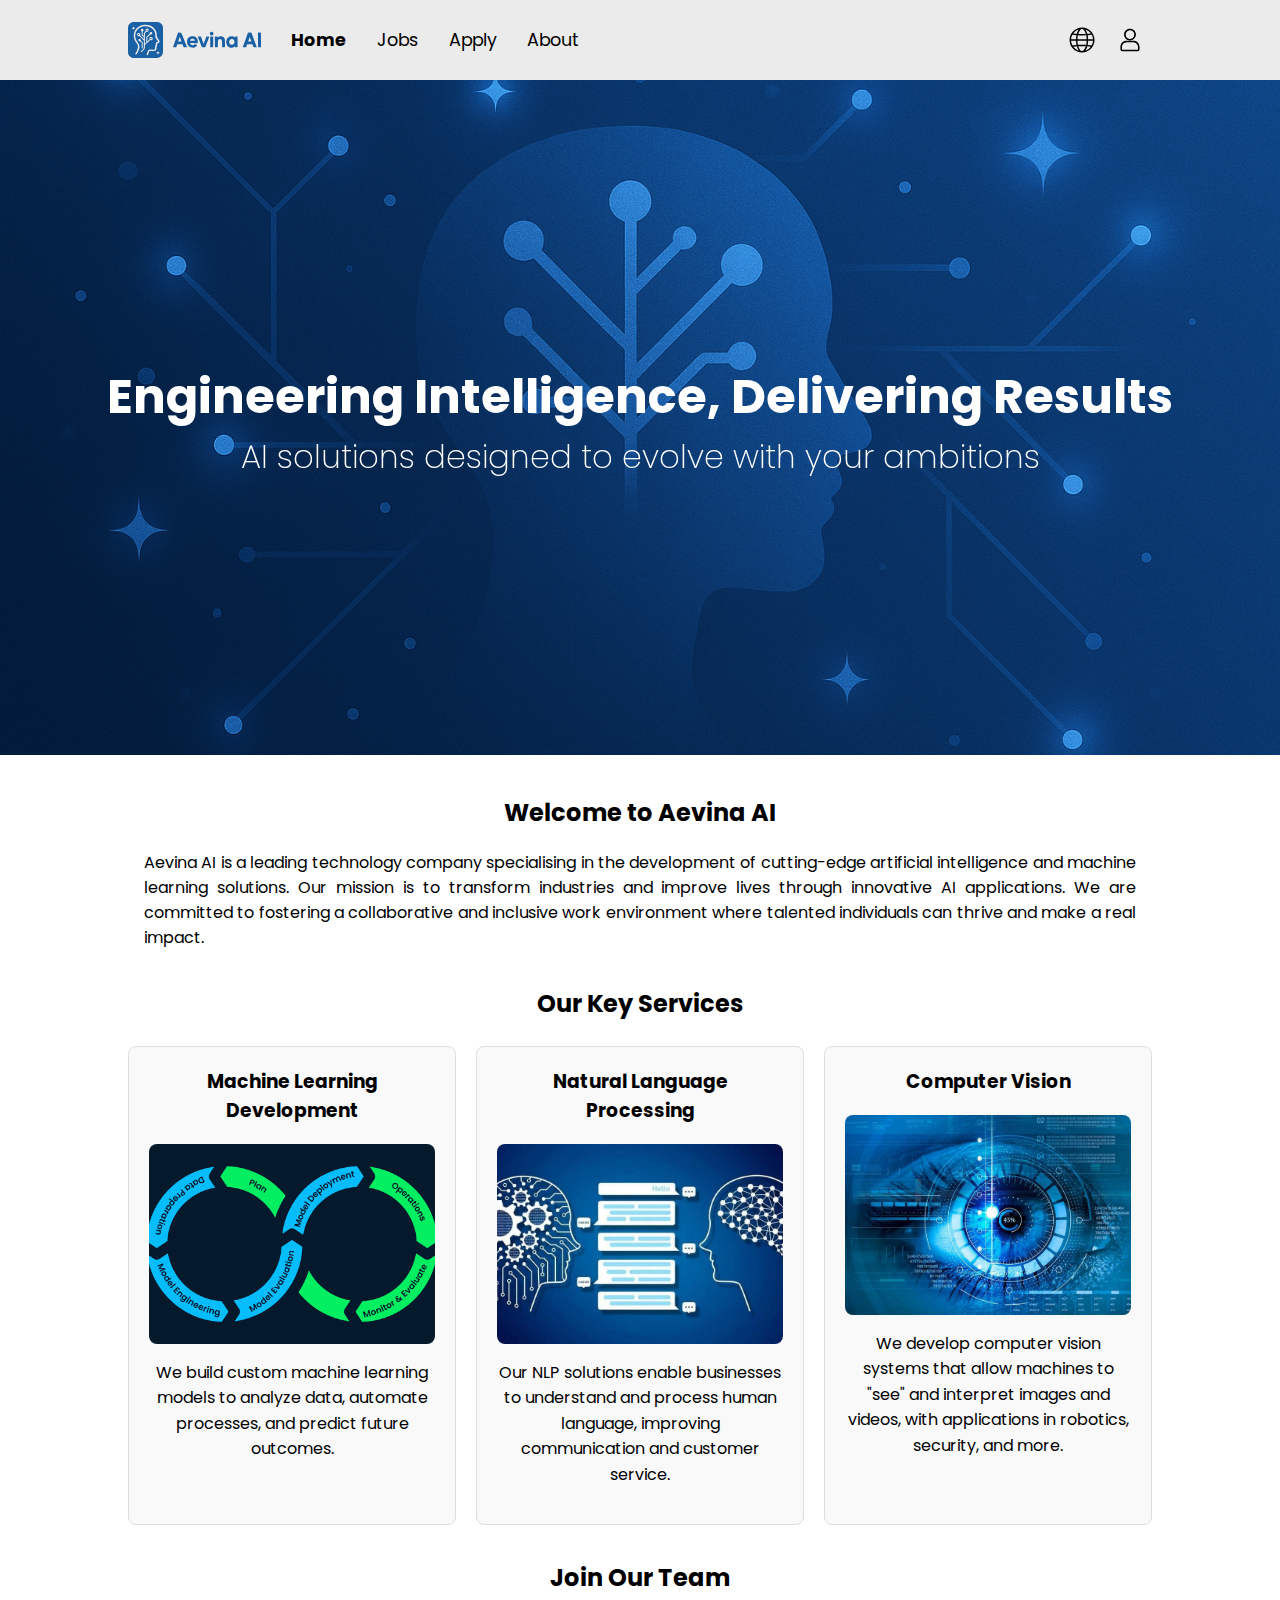
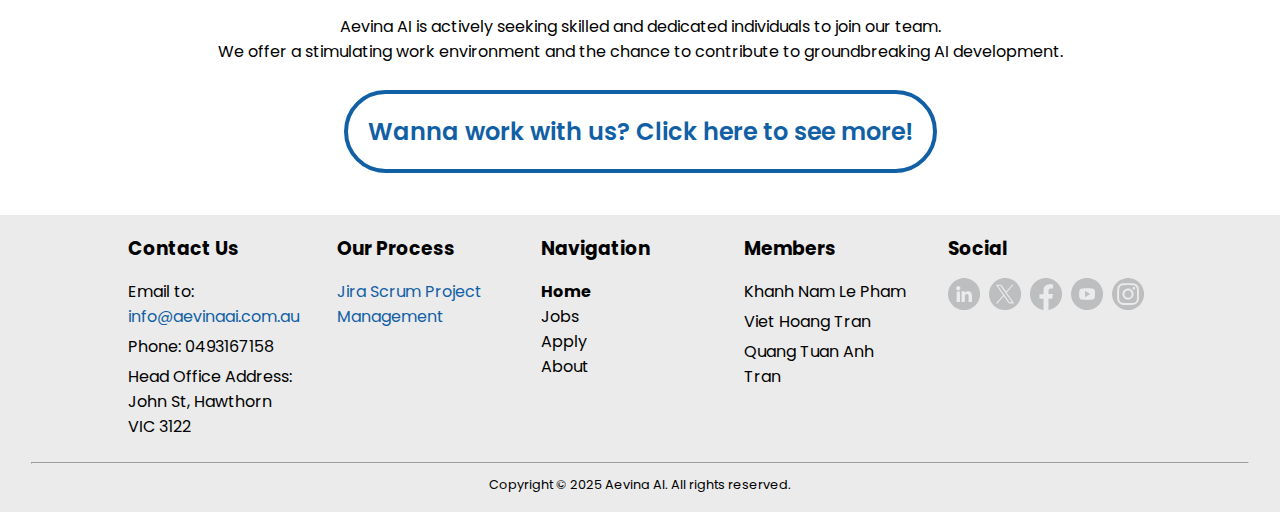
==== index.html @ 3d267af3 "github setting change" ====
<!DOCTYPE html>
<html lang="en">

<head>
  <meta charset="UTF-8">
  <meta name="keywords" content="AI, IT, IT Company, Computer, Aevina, Artificial Intelligence, Official, Homepage">
  <meta name="viewport" content="width=device-width, initial-scale=1.0">
  <meta name="description" content="Aevina's Official Website Homepage">
  <link rel="stylesheet" href="styles/styles.css">
  <title>Aevina - Innovators in Artificial Intelligence</title>
</head>

<body>

  <header>
    <section class="left-nav">
      <nav aria-label="Main navigation">
        <!-- Logo with alt and title attributes -->
        <a href="index.html" class="not" aria-label="Aevina Homepage">
          <img src="images/logo.svg" alt="Aevina AI Logo" title="Aevina AI" loading="lazy" id="logo" class="load">
          <img src="images/logo-text.svg" alt="Aevina AI Text Logo" title="Aevina AI" loading="lazy" id="logo-text">
        </a>
        <!-- Navigation links -->
        <a href="index.html" class="selected" aria-current="page">Home</a>
        <a href="jobs.html">Jobs</a>
        <a href="apply.html">Apply</a>
        <a href="about.html">About</a>
      </nav>
    </section>
    <!--Reference Image URL: https://thefusioneer.com/blog/the-future-of-ai-5-ai-advancements-to-expect-in-the-next-10-years/-->
    <section class="right-nav">
      <div class="language">
        <details id="lang-dropdown">
          <summary aria-label="Language options">
            <img src="images/language.svg" alt="Language" title="Language Icon (for visual only)" class="icon">
          </summary>
          <div id="lang-options" role="list" aria-label="Language selection">
            <p role="listitem">English</p>
            <p role="listitem">Vietnamese</p>
            <p role="listitem">Indian</p>
          </div>
        </details>
      </div>
      <div class="user">
        <details id="user-dropdown">
          <!-- summary and details suggested from GenAI -->
          <summary aria-label="User account options">
            <img src="images/user.svg" alt="Profile" title="Profile Icon (for visual only)" class="icon">
          </summary>
          <div id="user-info-dropdown" role="region" aria-label="User details">
            <div id="user-avatar">
              <img src="images/Trollface.png" alt="User avatar">
            </div>
            <div id="user-details">
              <p id="user-name">Group07: 3AEVN</p>
              <p id="user-email">105736779@student.swin.edu.au</p>
            </div>
          </div>
        </details>
      </div>
      <div class="hamburger">
        <details id="nav-dropdown">
          <summary id="hamburger-icon-container" aria-label="Navigation optitons">
            <img src="images/hamburger.svg" alt="Options" title="Hamburger Icon" class="icon">
          </summary>
          <div id="nav-options" role="navigation" aria-label="Navigation Options">
            <p>Navigation</p>
            <a href="index.html" class="selected" aria-current="page">Home</a>
            <a href="jobs.html">Jobs</a>
            <a href="apply.html">Apply</a>
            <a href="about.html">About</a>
          </div>
        </details>
      </div>
    </section>
  </header>

  <main>
    <figure id="homepage-image-container">
      <!-- image generated from chatgpt -->
      <img src="images/background-image.png" alt="Homepage Image" id="homepage-image">
      <section class="slogan-overlay">
        <h1 class="animation-slide slideInTop">Engineering Intelligence, Delivering Results</h1>
        <p class="animation-slide slideInBottom">AI solutions designed to evolve with your ambitions</p>
      </section>
    </figure>

    <article class="welcome">
      <h2 class="animation-slide-inscroll slideInLeft">Welcome to Aevina AI</h2>
      <p class="animation-slide-inscroll slideInLeft">
        Aevina AI is a leading technology company specialising in the development of cutting-edge artificial
        intelligence and machine learning solutions. Our mission is to transform industries and improve lives through
        innovative AI applications. We are committed to fostering a collaborative and inclusive work environment where
        talented individuals can thrive and make a real impact.
      </p>
    </article>

    <article class="services-container">
      <h2 class="animation-slide-inscroll slideInRight">Our Key Services</h2>
      <article class="services">
        <section>
          <h3>Machine Learning Development</h3>
          <img src="images/1707285097354.png" alt="Machine Learning Development" class="services-images">
          <p>
            We build custom machine learning models to analyze data, automate processes, and predict future outcomes.
          </p>
        </section>
        <section>
          <h3>Natural Language Processing</h3>
          <img src="images/1674819272389.jpg" alt="Natural Language Processing" class="services-images">
          <p>
            Our NLP solutions enable businesses to understand and process human language, improving communication and
            customer service.
          </p>
        </section>
        <section>
          <h3>Computer Vision</h3>
          <img src="images/Blog-Banner-Computer-Vision.jpg" alt="Computer Vision" class="services-images">
          <p>
            We develop computer vision systems that allow machines to "see" and interpret images and videos, with
            applications in robotics, security, and more.
          </p>
        </section>
      </article>
    </article>

    <section class="hiring">
      <h2 class="animation-slide-inscroll slideInBottomScale">Join Our Team</h2>
      <p class="animation-slide-inscroll slideInBottomScale">
        Aevina AI is actively seeking skilled and dedicated individuals to join our team. <br>We offer a stimulating
        work environment and the chance to contribute to groundbreaking AI development.
      </p>
      <a href="jobs.html" class="job-des-nav-button animation-slide btn-breathe">
        Wanna work with us? Click here to see more!
      </a>
    </section>
  </main>

  <footer>
    <article>
      <section aria-label="Contact Information">
        <h3>Contact Us</h3>
        <ul>
          <li>Email to: <a href="mailto:info@aevinaai.com.au" title="info@aevinaai.com.au" target="_blank" hreflang="en"
              class="link">info@aevinaai.com.au</a></li>
          <li>Phone: 0493167158</li>
          <li>Head Office Address: John St, Hawthorn VIC 3122</li>
        </ul>
      </section>
      <section aria-label="Our Process">
        <h3>Our Process</h3>
        <ul>
          <li><a href="https://3aevn.atlassian.net/jira/software/projects/SCRUM/boards/1?sprintStarted=true"
              title="Jira Scrum Project Managment" target="_blank" hreflang="en" class="link">Jira Scrum Project
              Management</a>
          </li>
        </ul>
      </section>
      <section aria-label="Navigation Links">
        <h3>Navigation</h3>
        <ul>
          <li><a href="index.html" class="selected" aria-current="page">Home</a></li>
          <li><a href="jobs.html">Jobs</a></li>
          <li><a href="apply.html">Apply</a></li>
          <li><a href="about.html">About</a></li>
        </ul>
      </section>
      <section aria-label="Team Members">
        <h3>Members</h3>
        <ul>
          <li>Khanh Nam Le Pham</li>
          <li>Viet Hoang Tran</li>
          <li>Quang Tuan Anh Tran</li>
        </ul>
      </section>
      <section aria-label="Social Media Links">
        <h3>Social</h3>
        <div class="social-icons-container">
          <a href="#" class="social-icon" aria-label="LinkedIn">
            <img src="images/linkedin-grey.svg" class="icon-default" alt="LinkedIn">
            <img src="images/linkedin.png" class="icon-hover" alt="LinkedIn">
          </a>
          <a href="#" class="social-icon" aria-label="Twitter">
            <img src="images/x-grey.svg" class="icon-default" alt="Twitter">
            <img src="images/twitter.png" class="icon-hover" alt="Twitter">
          </a>
          <a href="#" class="social-icon" aria-label="Facebook">
            <img src="images/facebook-grey.svg" class="icon-default" alt="Facebook">
            <img src="images/facebook.png" class="icon-hover" alt="Facebook">
          </a>
          <a href="#" class="social-icon" aria-label="YouTube">
            <img src="images/youtube-grey.svg" class="icon-default" alt="YouTube">
            <img src="images/youtube.png" class="icon-hover" alt="YouTube">
          </a>
          <a href="#" class="social-icon" aria-label="Instagram">
            <img src="images/instagram-grey.svg" class="icon-default" alt="Instagram">
            <img src="images/social.png" class="icon-hover" alt="Instagram">
          </a>
        </div>
      </section>
    </article>
    <article>
      <section>
        <hr>
        <p>
          Copyright &copy; 2025 Aevina AI. All rights reserved.
        </p>
      </section>
    </article>
  </footer>

</body>

</html>
---- styles/styles.css ----
@import url('https://fonts.googleapis.com/css2?family=Anton&display=swap');

@import url('https://fonts.googleapis.com/css2?family=Anton&family=Poppins:ital,wght@0,100;0,200;0,300;0,400;0,500;0,600;0,700;0,800;0,900;1,100;1,200;1,300;1,400;1,500;1,600;1,700;1,800;1,900&display=swap');


/*Tran Viet Hoang create jobs.html*/

body {
    font-family: "Poppins", sans-serif, black;
    margin: 0;
    padding: 0;
    background-color: white;
    overflow-x: hidden;
}

figure {
    padding: 0;
    margin: 0;
}

/*relative to its position it under the header tag */
#jobs-image-container {
    position: relative;
    width: 100vw;
    height: 75vh;
    overflow: hidden;
}

/*::before can create transparent dark layer in front of image*/
#jobs-image-container::before {
    content: "";
    position: absolute;
    top: 0;
    left: 0;
    width: 100%;
    height: 100%;
    background-color: rgb(58, 38, 38);
    /* Black with 40% opacity */
    opacity: 0.4;
    z-index: 1;
    /*this layer is on top of image but under the text*/
}

#jobs-image {
    width: 100%;
    /* full size of container*/
    height: 100%;
    object-fit: cover;
    /* Crops to fill screen without 
distortion */
}

.jobs-image-text {
    position: absolute;
    /*removes normal documents flow and put 
it on top of its parent  (jobs-image-container)*/
    top: 0;
    /*start at the top-left corner*/
    left: 0;
    z-index: 2;
    width: 100%;
    /*make it stretch full screen*/
    height: 100%;
    display: flex;
    flex-direction: column;
    justify-content: center;
    align-items: center;
    text-align: center;
    box-sizing: border-box;
}

/* Heading */
.jobs-image-text h1 {
    color: #FF6B35;
    /* Vibrant orange */
    font-size: 3em;
    margin: 0 0 10px 0;
}

/* Subtext */
.jobs-image-text p {
    color: white;
    font-size: 2em;
    margin: 0;
    font-weight: 500;
}

/* this style markup makes the bg image stick to the top of the 
page and doesn't move as we scroll down */

/* change the width of the bg image equal to the viewport's 
width */
#aside-jobs {
    float: right;
    width: 25%;
    height: 20vh;
    position: relative;
    margin-right: 5%;
}

#aside-jobs div {
    border-radius: 12px;
    box-shadow: 0 8px 20px rgba(0, 0, 0, 0.1);
}

#aside-jobs div h3 {
    text-align: center;
    margin-bottom: 5px;
}

#aside-jobs ol {
    padding-left: 2rem;
    /*use GenAi to help with override the default*/
    /* override the default that list item padding always 40px 
and you can change it */
    margin-left: 4px;
}

#aside-jobs li {
    margin-left: 4px;
}

#map {
    width: 100%;
    height: 100%;
    position: relative;
}

/*iframe embed another HTML document within the current webpage*/
#map div iframe {
    width: 100%;
    height: 80%;
    border-radius: 10px;
}


#main-jobs {
    width: 63%;
    display: flex;
    background-color: white;
    border-radius: 8px;
    box-shadow: 0 4px 8px rgba(0, 0, 0, 0.1);
    margin-left: 5%;
}

.job-list {
    width: 40%;
    /*40% of its parents*/
    padding-left: 10px;
    background: #f4f4f4;
    gap: 1px;
    background-color: white;
    border-radius: 8px;
    box-shadow: 0 4px 8px rgba(0, 0, 0, 0.1);
}

.job-list h2 {
    text-align: center;
    border-radius: 5px;
}

.job-item-a {
    display: block;
    padding: 10px;
    margin: 5px 0;
    background: white;
    text-decoration: none;
    color: black;
    background-color: #f9f9f9;
    border-radius: 12px;
    box-shadow: 0 8px 20px rgba(0, 0, 0, 0.1);
}

.job-item {
    display: block;
    padding: 16px;
    margin-bottom: 45px;
    background-color: #fff;
    color: #0d0b0b;
    text-decoration: none;
    transition: 0.2s;
    border-radius: 12px;
    box-shadow: 0 8px 20px rgba(0, 0, 0, 0.1);

}

.job-item:hover {
    background-color: #181212;
    box-shadow: 0 2px 6px rgba(0, 0, 0, 0.1);
}

.job-details {
    width: 80%;
    /*80% cua 60% con lai*/
    padding: 20px;
    background: white;
    display: none;
    margin-top: 30px;
    background-color: white;
    border-radius: 8px;
    box-shadow: 0 4px 8px rgba(0, 0, 0, 0.1);
}

/*Use GENAI to help with it */
/*:target pseudo-class to control the display of an element when it is targeted by a URL */
.job-details:target {
    display: block;
}

.apply-btn {
    background-color: #2d6edd;
    text-decoration: none;
    color: white;
    border: none;
    padding: 10px 15px;
    cursor: pointer;
    float: right;
    border-radius: 5px;
    margin-top: 5px;
}

.apply-btn:hover {
    background-color: #0a4dab;
}

.aids-description {
    border: 1px solid pink;
    border-radius: 3px;
    margin-top: 2px;
    box-shadow: 2px 2px 10px rgba(0, 0, 0, 0.1);
    margin-bottom: 2px;
}

.description-detail {
    text-align: center;
}

.description-detail p {
    text-indent: 10px;
}

#ai-description {
    background-color: #ff0;
    color: #000;
}

#ds-description {
    background-color: #ff0;
    color: #000;
}

.aids-topic {
    display: grid;
    grid-template-columns: 41% 41% 18%;
    gap: 1px;
    margin-top: 2px;
}

.responsibility {
    border: 1px solid pink;
    border-radius: 3px;
    box-shadow: 2px 2px 10px rgba(0, 0, 0, 0.1);
    margin-bottom: 2px;
}

.responsibility-detail ul {
    padding-left: 1rem;
    margin-left: 0;
}

.responsibility-detail li {
    margin-left: 0;
}


.skill {
    border: 1px solid pink;
    border-radius: 3px;
    box-shadow: 2px 2px 10px rgba(0, 0, 0, 0.1);
    margin-bottom: 2px;
}

.skill-detail ul {
    padding-left: 1rem;
    margin-left: 0;
}

.skill-detail ol {
    padding-left: 1rem;
    margin-left: 0;
}

.skill-detail li {
    margin-left: 0;
}

.horiziontal-break{
    border-bottom: 1px solid black;
}

/* Viet Hoang Tran editted 05-05-25*/
.salary {
    border: 1px solid pink;
    border-radius: 3px;
    box-shadow: 2px 2px 10px rgba(0, 0, 0, 0.1);
    margin-bottom: 2px;
}

/*Viet Hoang Tran edited 07/04/25*/
/*Viet Hoang Tran edited 03/04/25*/

/* Khanh Nam Le Pham edited 03/04/25, 3:27PM */
/* applied in the header */
header {
    /*"position: sticky" and "top: 0" is generated from GenAI, which is used
    to make the navigation bar of webpage follow along as the user scroll*/
    position: sticky;
    top: 0;
    z-index: 10;
    background-color: #ebebeb;
    width: 100vw;
    height: 5em;
    display: flex;
    justify-content: space-between;
    padding-left: 10%;
    padding-right: 10%;
    box-sizing: border-box;
    overflow: hidden;
}

/* header navigation bar formatting  (applied all pages)*/
header nav {
    display: flex;
    align-items: center;
    justify-content: center;
    align-content: flex-start;
    /* align items along the main axis of the container. */
    width: auto;
    height: 100%;
    padding-bottom: 0;
}

/* header navigation elements formatting (applied all pages) */
header nav a {
    font-size: 1.1em;
    position: relative;
    display: flex;
    justify-content: center;
    text-decoration: none;
    height: 5em;
    align-items: center;
    color: black;
    padding-right: 30px;
}

/* colour changing hover effect on navigation elements */
header nav a:not(.not):hover {
    color: #1160a6;
    transform: translateY(-5px);
    transition: color 0.3s ease, transform 0.3s ease;
}

/* creating a pseudo element ::before that is used for the sliding hover-effect */
header nav a:not(.not)::before {
    content: "";
    justify-content: center;
    position: absolute;
    width: 100%;
    height: 0;
    bottom: 0;
    background-color: #2195fc;
    opacity: 0.1;
    z-index: -1;
}

/* apply hover effect on ::before */
header nav a:hover::before {
    height: 100%;
    transition: height 0.5s ease;
}

/* style the solid line that appears at the bottom of each nav's hover  */
header nav a:not(.not)::after {
    content: "";
    justify-content: center;
    position: absolute;
    width: 100%;
    height: 0;
    bottom: -3px;
    background-color: #1160a6;
}

/* style hover effect for the line */
header nav a:hover::after {
    height: 6px;
    transition: height 0.3s ease;
}

/* the selected page is formatted in bold text */
header nav a.selected {
    font-weight: bold;
}

/* sizing of the symbol logo */
#logo {
    background-color: transparent !important;
    width: 100%;
    height: 40%;
}

/* sizing of the text logo */
#logo-text {
    padding-top: 3px;
    width: 100%;
    height: 100%;
    padding-left: 10px;
}

/* right nav box formatting  */
.right-nav {
    height: 5em;
    display: flex;
    flex-direction: row;
    justify-content: flex-end;
    align-items: center;
    align-content: center;
    flex-wrap: nowrap;
    margin-right: 40px;
}

/* right nav elements formatting */
.language,
.user {
    position: fixed;
    text-decoration: none;
    height: 5em;
    display: flex;
    align-items: center;
}

.hamburger {
    position: relative;
    text-decoration: none;
    height: 5em;
    display: none;
    align-items: center;
}

#hamburger-icon-container {
    width: 16px;
    height: auto;
}

.hamburger .icon:hover {
    background-color: #dedfe0;
    border-radius: 5px;
    transform: translateY(-5px);
    transition: background-color 0.3s ease, transform 0.3s ease;
}

/* sizing of the right icons */
.icon {
    display: flex;
    align-items: center;
    align-content: flex-end;
    width: 28px;
    height: 28px;
    padding: 4px;
}

/* greyed out hover effect  */
.icon:hover {
    background-color: #dedfe0;
    border-radius: 50%;
    transform: translateY(-5px);
    transition: background-color 0.3s ease, transform 0.3s ease;
}

/* GenAI */
/* style the dropdown effect of the user icon  */
/* Hide the default arrow for <summary> */
summary::marker {
    content: "";
}

#user-dropdown {
    position: absolute;
}

/* Style the dropdown content */
#user-info-dropdown {
    position: absolute;
    top: 2.5em;
    right: 10%;
    z-index: 10;
    background-color: #f9f9f9;
    border: 1px solid #ccc;
    border-radius: 5px;
    box-shadow: 1px 1px 1px 1px rgba(0, 0, 0, 0.1);
    width: 240px;
    height: 60px;
    padding: 20px;
    text-align: left;
    display: flex;
    align-items: center;
    justify-content: space-between;
    /* Animation Styles (GenAI) */
    opacity: 0;
    /* Initially hidden */
    transform: translateY(-30px);
    /* Start slightly above its final position */
    visibility: hidden;
    /* Also hide it (important for some browsers) */
    transition: opacity 0.2s ease, transform 0.2s ease, visibility 0s 0.2s;
    /* Smooth transition */
}

/* Show the dropdown when the <details> element is open */
#user-dropdown[open] #user-info-dropdown {
    opacity: 1;
    /* Fully visible */
    transform: translateY(0);
    /* Move to its final position */
    visibility: visible;
    /* Make it visible */
    transition-delay: 0s;
    /* Reset transition delay */
}

/* dropdown box image and texts styling */
#user-avatar {
    width: 30%;
}

#user-avatar img {
    width: 100%;
    height: 100%;
}

#user-details {
    width: 60%;
    height: auto;
}

#user-details p {
    margin: 0;
}

#user-name {
    font-weight: bold;
}

#user-email {
    font-size: 0.6em;
    color: #777;
}

/* style the dropdown effect of the language icon */
.language {
    padding-right: 48px;
}

#lang-dropdown {
    position: absolute;
}

#lang-options {
    position: absolute;
    top: 2.5em;
    right: 10%;
    background-color: #f9f9f9;
    border: 1px solid #ccc;
    border-radius: 5px;
    box-shadow: 1px 1px 1px 1px rgba(0, 0, 0, 0.1);
    width: auto;
    text-align: left;
    display: flex;
    flex-direction: column;
    align-items: flex-start;
    justify-content: flex-start;
    overflow: hidden;
    box-sizing: border-box;
    /* Animation Styles (GenAI) */
    opacity: 0;
    /* Initially hidden */
    transform: translateY(-10px);
    /* Start slightly above its final position */
    visibility: hidden;
    /* Also hide it (important for some browsers) */
    transition: opacity 0.2s ease, transform 0.2s ease, visibility 0s 0.2s;
    /* Smooth transition */
}

/* GenAI */
#lang-dropdown[open] #lang-options {
    opacity: 1;
    /* Fully visible */
    transform: translateY(0);
    /* Move to its final position */
    visibility: visible;
    /* Make it visible */
    transition-delay: 0s;
    /* Reset transition delay */
}

#lang-options p {
    position: relative;
    width: 100%;
    padding: 10px;
    font-size: 0.8rem;
    cursor: pointer;
    margin: 0;
}

/* reference video: https://www.youtube.com/watch?v=6-cNMfeEo9I */
#lang-options p::before {
    z-index: -1;
    position: absolute;
    content: "";
    left: 0;
    top: 0;
    width: 0;
    height: 100%;
    background-color: #dedfe0;

}

/* hover effect (jumps up and scales larger) when hovering through the nav elements */

#lang-options p:hover::before {
    width: 100%;
    transition: width 0.5s ease;
}

#nav-dropdown {
    position: fixed;
}

#nav-options {
    position: fixed;
    top: 5em;
    left: 0;
    width: 100vw;
    height: 30vh;
    background-color: #f9f9f9;
    text-align: center;
    display: flex;
    flex-direction: column;
    align-items: center;
    justify-content: space-evenly;
    overflow: hidden;
    box-sizing: border-box;
    padding-bottom: 10px;
    /* Animation Styles (GenAI) */
    opacity: 0;
    /* Initially hidden */
    transform: translateY(-10px);
    /* Start slightly above its final position */
    visibility: hidden;
    /* Also hide it (important for some browsers) */
    transition: opacity 0.2s ease, transform 0.2s ease, visibility 0s 0.2s;
}

#nav-dropdown[open] #nav-options {
    opacity: 1;
    /* Fully visible */
    transform: translateY(0);
    /* Move to its final position */
    visibility: visible;
    /* Make it visible */
    transition-delay: 0s;
    /* Reset transition delay */
}

#nav-options a {
    flex-grow: 1;
    font-size: 1.2em;
    text-decoration: none;
    padding: 0;
    color: black;
    padding-top: 10px;
}

#nav-options a.selected {
    font-weight: bold;
}

#nav-options p {
    display: flex;
    justify-content: center;
    align-content: center;
    align-items: center;
    width: 100%;
    height: auto;
    flex-grow: 1;
    background-color: #dedfe0;
    font-weight: bold;
    font-size: 1.3em;
    margin: 0;
    padding: 0;
}


/* ensures no padding or margin of the background image */
figure {
    padding: 0;
    margin: 0;
}


/* this style markup makes the bg image stick to the top of the page and doesn't move as we scroll down */
#homepage-image-container {
    overflow: hidden;
    z-index: 1;
    position: fixed;
    top: 0;
    margin-top: 5em;
    width: 100%;
    box-sizing: border-box;

}

/* Overlaying text styling from GenAI */
.slogan-overlay {
    position: absolute;
    top: 0;
    left: 0;
    width: 100%;
    height: 100%;
    display: flex;
    flex-direction: column;
    align-items: center;
    justify-content: center;
    text-align: center;
    padding: 20px;
    box-sizing: border-box;
    pointer-events: none;
}

/* overlaying heading styling */
.slogan-overlay h1 {
    color: white;
    font-size: 3em;
    margin-bottom: 0;
}

/* overlaying text styling */
.slogan-overlay p {
    margin-top: 0;
    color: white;
    font-size: 2em;
    font-weight: 250;
}

/* change the width of the bg image equal to the viewport's width */
#homepage-image {
    width: 100vw;
    height: 75vh;
    object-fit: cover;
    /* Ensure image fills container (from GenAI) */
}

/* Welcome to Aevina AI content styling */
.welcome {
    position: relative;
    z-index: 3;
    text-align: center;
    background-color: white;
    padding: 20px;
    margin-top: 75vh;
    /* margin-top is to leave a space to see the bg image otherwise the content will cover up the whole image */
}

/* change the alignment of the welcome text to justify and add some side margins */
.welcome p {
    text-align: justify;
    margin-left: 10%;
    margin-right: 10%;
}

/*The commented code below is from GenAI, suggesting how to properly format 
a grid to achieve the 3 boxes on a line look*/
.services-container {
    text-align: center;
    z-index: 3;
    position: relative;
    background-color: white;
    width: 100%;
}

/* reduce the space between h2 and the image inside each box */
.services-container h2 {
    margin-bottom: 0;
    margin-top: 0;
}

/* divide the boxes */
.services {
    display: grid;
    margin-left: 10%;
    margin-right: 10%;
    grid-template-columns: repeat(auto-fit, minmax(300px, 1fr));
    /* Responsive grid */
    /*Creates responsive columns. auto-fit makes the columns fit the available space, 
    and minmax(300px, 1fr) ensures that each column is at least 300px wide and 
    expands to fill the available space*/
    gap: 20px;
    /* Space between boxes */
    padding-top: 25px;
    padding-bottom: 35px;
    /* Add padding on top and from the bottom of the grid */
}

/* inside boxes' contents styling */
.services section {
    background-color: #f9f9f9;
    /* Box background color */
    border: 1px solid #ddd;
    /* Box border */
    border-radius: 8px;
    /* Rounded corners */
    padding: 20px;
    /* Padding inside the box */
    display: flex;
    flex-direction: column;
    overflow: hidden;
}

/* remove autogenerated margin of the heading */
.services h3 {
    margin-top: 0;
}

/* Improve text readability */
.services p {
    line-height: 1.6;
}

/* Optional: Add hover effect */
.services section:hover {
    transform: translateY(-5px);
    box-shadow: 0 4px 8px rgba(0, 0, 0, 0.1);
    transition: box-shadow 0.3s ease;
    transition: transform 0.3s ease;
    /* smooth out the effect */
}

/* End of GenAI assistance */

.services section img {
    width: 100%;
    height: 200px;
    object-fit: cover;
    border-radius: 8px;
}

/* Join Our Team section's content styling */
.hiring {
    text-align: center;
    width: 100%;
    position: relative;
    z-index: 3;
    background-color: white;
    padding-bottom: 25px;
}

/* eliminate unwanted space auto-generated by the headings */
.hiring h2 {
    margin-top: 0;
}

/* create side margins to maintain the layout consistency */
.hiring p {
    margin-left: 10%;
    margin-right: 10%;
}


/* job-seek button styling */
.job-des-nav-button {
    width: auto;
    height: auto;
    position: relative;
    font-weight: 600;
    text-align: center;
    display: inline-block;
    font-size: 150%;
    text-decoration: none;
    border: solid 4px #1160a6;
    background-color: white;
    color: #1160a6;
    padding: 20px 20px;
    border-radius: 50px;
    margin: 10px;
    margin-left: 10%;
    margin-right: 10%;
    position: relative;
    overflow: hidden;
    transition: background-color 0.3s ease, color 0.3s ease, border-color 0.3s ease;
    /* Smooth transition for color change */
}

/* job-seek button hover effect */
.job-des-nav-button:hover {
    background-color: #1160a6;
    /* Change background to the primary color */
    color: white;
    /* Change text color to white for contrast */
    border-color: #1160a6;
    /* Keep the border consistent or change */
}

/* footer styling */
footer {
    position: relative;
    z-index: 3;
    background-color: #ebebeb;
    width: 100%;
    box-sizing: border-box;
    /* Critical to prevent overflow (GenAI)*/
    margin-bottom: 0;
}

/* spread the sections of the footer evenly out horizontally */
footer article:first-child {
    display: flex;
    flex-direction: row;
    flex-wrap: wrap;
    align-content: flex-start;
    margin-left: 10%;
    margin-right: 10%;
    box-sizing: border-box;
}

/* ensures each section takes up 16% of the viewport's width */
footer article:first-child section {
    width: 16%;
    padding-right: 2.5rem;
}

/* change the colour of any link into blue */
footer .link {
    color: #1160a6;
}

/* change the font weight of the selected page into bold */
footer .selected {
    font-weight: bold;
}

/* eliminate the dots and auto-generated padding of the ul list */
footer ul {
    list-style: none;
    padding: 0;
}

/* create a little space between the heading and the content underneath each */
footer h3 {
    margin-bottom: 0.5em;
}

/* get rid of the underlining effect of the nav elements as well as the default blue colour */
footer a {
    text-decoration: none;
    color: black;
    transition: color 0.3s ease;
}

footer article section:nth-child(1) {
    flex-grow: 1;
}

footer article section:nth-child(3) ul li {
    margin-top: 0;
}

footer article section:not(:nth-child(3)) ul li {
    margin-top: 5px;
}

/* nav elements hover effect */
footer article section ul li a:hover {
    display: flex;
    text-decoration: underline;
    transform: translateY(-2.5px) !important;
    transition: transform 0.2s ease;
}

/* horizontal rule and copyright statement alignment */
footer article:nth-child(2) {
    text-align: center;
    width: 100%;
    font-size: 0.8rem;
    padding-bottom: 5px;
}

footer article:nth-child(2) hr {
    width: 95%;
}

/* define the size of the social symbols */
footer article section div img {
    width: 32px;
    height: 32px;
}

/* put them into flexboxes */
.social-icons-container {
    display: flex;
    position: relative;
    justify-content: space-between;
    gap: 12px;
    margin-top: 15px;
}

/* mutually overlap the grey icons vs the coloured icons to create the colour changing effect  */
.social-icon img {
    position: absolute;
    transition: all 0.3s ease;
}

/* grey icon is visible by default */
.icon-default {
    opacity: 1;
}

/* coloured icon is not visible by default */
.icon-hover {
    opacity: 0;
}

/* change to the opposite */
.social-icon:hover .icon-default {
    opacity: 0;
}

.social-icon:hover .icon-hover {
    opacity: 1;
}

/* add in some hove effects (grows and jumps) */
.social-icon:hover img {
    /* Scale effect is from GenAI */
    transform: scale(1.1);
    transition: transform 0.3s ease;
    transform: translateY(-5px);
}

/* defining animation keyframes down below (from: https://www.youtube.com/watch?v=SgmNxE9lWcY) */
/* content slide gradually slide in from top */
@keyframes slideInTop {
    0% {
        opacity: 0;
        transform: translateY(-300px);
    }

    100% {
        opacity: 1 !important;
        transform: translateY(0);
    }
}

/* content gradually slide in from bottom */
@keyframes slideInBottom {
    0% {
        opacity: 0;
        transform: translateY(300px);
    }

    100% {
        opacity: 1;
        transform: translateY(0);
    }
}

/* content gradually slide in from left */
@keyframes slideInLeft {
    0% {
        opacity: 0;
        transform: translateX(-100vw);
    }

    100% {
        opacity: 1;
        transform: translateX(0);
    }
}

/* content gradually slide in from right */
@keyframes slideInRight {
    0% {
        opacity: 0;
        transform: translateX(100vw);
    }

    100% {
        opacity: 1;
        transform: translateX(0);
    }
}

/* footer nav elements content slightly slide down as appears */
@keyframes footerSlide {
    0% {
        opacity: 0;
        transform: translateY(-20px);
    }

    100% {
        opacity: 1;
        transform: translateY(0);
    }
}

/* breathing effect of the job-description link button */
@keyframes btn-breathe {
    0% {}

    50% {
        transform: scale(1.2);
    }

    100% {
        transform: scale(1);
    }
}

/* spin effect on the y axis */
@keyframes spin {
    0% {
        opacity: 0;
        transform: rotateY(360deg);
    }

    100% {
        opacity: 1;
    }
}

/* slide in from bottom with scaling to create the effect of sliding from a center point */
@keyframes slideInBottomScale {
    0% {
        opacity: 0;
        transform: scale(0.1) translateY(300px);
    }

    100% {
        opacity: 1;
        transform: scale(1) translateY(0);
    }
}

/* loading effect of the logo */
@keyframes load {
    0% {
        transform: rotateX(0) rotateY(0) rotateZ(0);
    }

    33% {
        transform: rotateX(180deg) rotateY(0) rotateZ(0);

    }

    67% {
        transform: rotateX(180deg) rotateY(180deg) rotateZ(0);
    }

    100% {
        transform: rotateX(180deg) rotateY(180deg) rotateZ(180deg);
    }
}
@keyframes flag {
    0% {
    }

    25% {
        transform: translateY(50px);
    }

    50% {
        transform: translateX(50px);
    }

    75% {
        transform: translateY(-50px);
    }

    100% {
        transform: translateX(-50px);
    }
}
/* definition of a set of animations that creates the constant breathing effect */
.btn-breathe {
    animation-name: btn-breathe;
    animation-iteration-count: infinite !important;
    animation-duration: 3s !important;

}

/* definition of a set of animations that creates the smoothness for the slide-in effect */
.animation-slide {
    animation-duration: 2s;
    animation-timing-function: ease;
    animation-iteration-count: 1;
    animation-fill-mode: forwards;
    animation-iteration-count: 1;
}

/* definition of a set of animations that allows contents to slide-in as we scroll through it */
.animation-slide-inscroll {
    animation-direction: normal;
    animation-timing-function: ease;
    animation-fill-mode: forwards;
    animation-iteration-count: 1;
}

/* definition of a set of animmations allows footer's content to slightly slide down as we scroll down  */
.footer-slide-inscroll {
    animation-timing-function: ease;
}

/* slide from left class of animation for usability html */
.slideInLeft {
    animation-name: slideInLeft;
}

/* slide from right" class of animation for usability in html */
.slideInRight {
    animation-name: slideInRight;
}

/* slide from top class of animation for usability in html */
.slideInTop {
    animation-name: slideInTop;
}

/* slide from top class of animation for usability in html */
.slideInBottom {
    animation-name: slideInBottom;
}

.slideInBottomScale {
    animation-name: slideInBottomScale;
}

.spin {
    animation-name: spin;
}

.scale {
    animation-name: scale;
}

/* footer content slide effect */
.footerSlide {
    animation-name: footerSlide;
}

.load {
    animation-name: load;
    animation-duration: 3s;
    animation-timing-function: ease-in-out;
    animation-iteration-count: infinite;

}

/* different delay effect times */
.delay-0dot5s {
    animation-delay: 0.5s;
}

.delay-1s {
    animation-delay: 1s;
}

.delay-1dot5s {
    animation-delay: 1.5s;
}

.delay-2s {
    animation-delay: 2s;
}

/* GenAI: code suggestions to make the underline effect that runs from one end to another */
.underline-hover {
    display: flex;
    position: relative;
    text-decoration: none;
    align-items: center;
    align-content: center;
}

/* GenAI */
.underline-hover::after {
    z-index: 4;
    content: '';
    /* Ensure it has content */
    position: absolute;
    /* Position it relative to the parent */
    bottom: 35%;
    /* Move it down by 1 line (adjust the value as needed) */
    left: 0;
    /* Center it horizontally */
    width: 100%;
    /* Width of the pseudo-element (adjust as needed) */
    height: 2px;
    /* Height of the pseudo-element */
    background-color: black;
    /* Color of the pseudo-element */
    transform: scaleX(0);
    transform-origin: left;
}

/* defining animation keyframes ends */









/* apply section
  /* General Styles */
.apply-body {
    font-family: 'Poppins', sans-serif;
    /* Changed to Lexend font */
    margin: 0;
    padding: 0;
    background-color: #f7f7f7;
    color: #333;
}

/* Form Container */
.apply-main {
    padding: 40px;
    background-color: white;
    margin: 30px auto;
    border-radius: 12px;
    box-shadow: 0 8px 20px rgba(0, 0, 0, 0.1);
    width: 70%;
    max-width: 900px;
}

.apply-main article section h2 {
    color: #1160a6;
    text-align: center;
    font-size: 2.2em;
    margin-bottom: 20px;
}

/* Form Sections */
.apply-main article section fieldset {
    border: 2px solid #ddd;
    padding: 20px;
    margin-bottom: 30px;
    border-radius: 10px;
    background-color: #f9f9f9;
    border: 1px solid #ccc;
    padding: 15px;
    margin-bottom: 30px;
    /* Gap between sections */
    border-radius: 8px;
    background-color: #f9f9f9;
}

.apply-main article section fieldset legend {
    font-weight: bold;
    color: #1160a6;
    font-size: 1.3em;
    padding: 0 10px;
    font-weight: bold;
    color: #333;
    font-size: 1.2em;
}

.form-row {
    display: flex;
    justify-content: space-between;
    margin-bottom: 20px;
}

.form-row label {
    width: 30%;
    font-weight: 500;
    font-size: 1.1em;
    color: #333;
}

.form-row input,
.form-row select,
.form-row textarea,
form fieldset:first-child select {
    width: 100%;
    padding: 12px;
    margin-top: 6px;
    border: 2px solid black;
    /* Black border for all input boxes */
    border-radius: 8px;
    font-size: 1em;
    background-color: #fff;
    box-sizing: border-box;
}

.form-row input:focus,
.form-row select:focus,
.form-row textarea:focus {
    border-color: #1160a6;
    outline: none;
}

.radio-group {
    display: flex;
    align-items: center;
}

.radio-group input {
    margin-right: 10px;
}

.checkbox-group {
    display: flex;
    justify-content: space-between;
    width: 60%;
}

.checkbox-group input[type="checkbox"] {
    width: auto;
    margin-right: 15px;
}

/* Required Fields */
.required {
    color: red;
    font-weight: bold;
}

/* Submit Button */
input[type="submit"] {
    padding: 14px 20px;
    background-color: #1160a6;
    /* Blue color for Apply button */
    border: none;
    color: white;
    cursor: pointer;
    border-radius: 10px;
    width: 100%;
    font-size: 1.2em;
    margin-top: 15px;
    box-shadow: 0 4px 8px rgba(0, 0, 0, 0.2);
    /* Add shadow to Apply button */
    transition: background-color 0.5s ease, transform 0.5s ease;
}

input[type="submit"]:hover {
    background-color: #0f5796;
    /* Darker green on hover */
    box-shadow: 0 6px 12px rgba(0, 0, 0, 0.3);
    /* Stronger shadow on hover */
    transform: scale(1.05);
}

input[type="reset"] {
    padding: 14px 20px;
    background-color: #f44336;
    /* Red color for Reset button */
    border: none;
    color: white;
    cursor: pointer;
    border-radius: 10px;
    width: 100%;
    font-size: 1.2em;
    margin-top: 10px;
    box-shadow: 0 4px 8px rgba(0, 0, 0, 0.2);
    /* Add shadow to Reset button */
    transition: background-color 0.5s ease, transform 0.5s ease;
}

input[type="reset"]:hover {
    background-color: #e53935;
    /* Darker red on hover */
    box-shadow: 0 6px 12px rgba(0, 0, 0, 0.3);
    /* Stronger shadow on hover */
    transform: scale(1.05);

}

/* Style for Small Description */
.small-description {
    font-size: 0.9em;
    /* Smaller font size for the description */
    color: #555;
    /* Subtle color for the description text */
    margin-top: 10px;
}

/* Style for Job Descriptions Link */
.job-link {
    color: #1160a6;
    /* Blue color for the link */
    text-decoration: underline;
    /* Underline the link */
    font-weight: bold;
    /* Make the link text bold */
}

.job-link:hover {
    transform: translateY(-5px);
    text-decoration: none;
    /* Remove underline on hover */
    transition: text-decoration 0.3s ease, transform 0.3s ease;
}

/* defining animation keyframes ends */

/* Khanh Nam Le Pham, About Page CSS, 8/4/24, 10:14AM */
/* Sticky Title */
.about-main article section:not(:first-child) {
    margin: 0 10%;
}

.sticky-title {
    background: #fdfdfd;
    text-align: center;
    z-index: 100;
    padding: 1rem;
    font-size: 2rem;
    border-bottom: 2px solid #ddd;
}

figure #group-photo {
    display: flex;
    justify-content: center;
    background-color: grey;
    width: 100%;
    height: 100%;
}

/* Modern Calendar Styling */
.calendar {
    width: 100%;
    max-width: 1000px;
    margin: 2rem auto;
    border-collapse: separate;
    border-spacing: 0;
    border-radius: 12px;
    overflow: hidden;
    box-shadow: 0 4px 20px rgba(0, 0, 0, 0.08);
    font-size: 0.95em;
}

.calendar-wrapper {
    width: 100%;
    overflow-x: auto;
}

.calendar th,
.calendar td {
    padding: 1em;
    word-wrap: break-word;
}

/* Header Row */
.calendar thead {
    background: #f5f7fa;
}

.calendar th {
    padding: 1rem;
    font-weight: 600;
    text-align: center;
    color: #333;
    border-bottom: 2px solid #e0e0e0;
}

/* Table Body */
.calendar td {
    padding: 1rem;
    text-align: center;
    background: #fff;
    border-bottom: 1px solid #eee;
    border-right: 1px solid #eee;
    /* suggested from chatgpt for equal columns width */
    vertical-align: middle;
    min-width: 120px;
}

/* Remove right border on last column */
.calendar tr td:last-child,
.calendar tr th:last-child {
    border-right: none;
}

/* First column (time) styling */
.calendar td:first-child,
.calendar th:first-child {
    font-weight: 500;
    background: #f9fafb;
    color: #666;
}

/* Highlighted Cell */
.calendar .highlight {
    background-color: #d1f4e4;
    color: #2a6f4f;
    font-weight: bold;
    position: relative;
    z-index: 1;
    overflow: hidden;
}
.calendar .highlight::after {
    content: "";
    position: absolute;
    width: 100%;
    height: 0;
    top: 0;
    left: 0;
    background-color: #bddbcd;
    z-index: -1;
}

.calendar .highlight:hover::after {
    height: 100%;
    transition: height 0.3s ease;
}
.calendar .highlight::before {
    content: "";
    position: absolute;
    width: 100%;
    height: 0;
    top: 0;
    left: 0;
    background-color: #2a6f4f ;
    z-index: 2;
}
.calendar .highlight:hover::before {
    height: 5px;
    transition: height 0.3s ease;
}
.calendar .highlight:hover {
    transition: transform 0.3s ease;
}
/* Contributions Table */
.contribution-list {
    margin: 2rem 10%;
    padding: 0;
}

/* /* headings styling */
.contribution-list dt {
    font-weight: bold;
    font-size: 1.2rem;
    margin-top: 1.5rem;
    color: black;
}

/* content boxes styling */
.contribution-list dd {
    padding: 0;
    margin-left: 0;
    margin-top: 0.5rem;
    margin-bottom: 1rem;
    line-height: 1.6;
    color: black;
    background: #f4f8ff;
    padding: 0.75rem 1rem;
    border-left: 4px solid #5891ff;
    border-radius: 0.4rem;
    box-shadow: 0 2px 5px rgba(0, 0, 0, 0.06);
}
.contribution-list dd:hover {
    transform: translateX(-5px);
    transition: transform 0.3s ease;
}
/* Battery Bars */
.battery {
    width: 100%;
    background-color: #eee;
    position: relative;
    height: 25px;
    margin-bottom: 10px;
    border-radius: 5px;
    color: #000;
    font-weight: 600;
    padding-left: 10px;
    display: flex;
    align-items: center;
    overflow: hidden;
}

.battery p {
    font-weight: 600;
    z-index: 0;
}

.css {
    color: #1471b5;
}

.html {
    color: #e34c25;
}

.js {
    color: #917204;
}

.battery::before {
    content: '';
    position: absolute;
    height: 100%;
    top: 0;
    left: 0;
    border-radius: 5px;
    background-color: #76c7c0;
    transition: width 1s ease-in-out;
}

.battery[data-level="70"]::before {
    width: 70%;
    background-color: #b5c776;
}

.battery[data-level="85"]::before {
    width: 85%;
}

.battery[data-level="5"]::before {
    width: 5%;
    background-color: #ff9191;
}

.battery[data-level="90"]::before {
    width: 90%;
    background-color: #76c79f;
}

.battery[data-level="80"]::before {
    width: 80%;
}

.battery[data-level="10"]::before {
    width: 10%;
    background-color: #f2a2a2;
}

.battery[data-level="50"]::before {
    width: 50%;
    background-color: #f5d107;
}

#vietnam {
    width: 100%;
    animation: flag 2s ease alternate infinite;
}

/* Demographic Cards */
.demographic-boxes {
    display: flex;
    flex-direction: column;
    gap: 1.5rem;
    width: 80%;
    margin: 0 auto;
}

.demographic-card {
    width: 100%;
    height: 100%;
    display: flex;
    align-items: center;
    justify-content: center;
    background-color: #f9f9f9;
    word-break: break-word;
    border-radius: 12px;
    padding: 1rem;
    box-shadow: 0 2px 10px rgba(0, 0, 0, 0.1);
}
.demographic-card:hover {
    transform: translateY(-5px);
    transition: transform 0.3s ease;
}

.demographic-card img {
    display: flex;
    align-items: center;
    align-content: center;
    background-color: grey;
    width: auto;
    height: auto;
    object-fit: cover;
    border-radius: 8px;
    margin-right: 1.5rem;
}

.name {
    font-weight: bold;
    font-size: 1.5em;
    padding: 0;
    margin: 0;
}

.demographic-card .info p:nth-child(2) {
    font-weight: bold;
    font-size: 1.25em;
    margin: 20px 0;
    padding: 0;
}

.demographic-card .info p:not(:first-child, :nth-child(2)) {
    margin: 0.2rem 0;
    font-size: 1rem;
}

.demographic-card a {
    color: #1160a6;
}

/* General Styling */
.about-page h2 {
    font-size: 1.8em;
    margin-top: 2em;
    color: #333;
    text-align: center;
}
.interests-wrapper {
    width: 100%;
    overflow-x: auto;
}
.interests-table {
    margin: 2rem auto;
    justify-self: center;
    width: 90%;
    height: 100%;
    border-collapse: collapse;
    margin-top: 1rem;
    border-radius: 12px;
    box-shadow: 0 4px 20px rgba(0, 0, 0, 0.1) !important;
}
.interests-table th,
.interests-table td {
    padding: 0.75rem 1rem;
    text-align: center;
    word-wrap: break-word;
    
}

.interests-table thead {
    background-color: #f5f7fa;
}

.interests-table th {
    font-weight: 600;
    color: #333;
    border-bottom: 2px solid #e0e0e0;
}
.interests-table td {
    border-bottom: 1px solid #e0e0e0;
    border-right: 1px solid #e0e0e0;
}
.interests-table td.shared {
    background-color: #e6f4ea;
    color: #2e7d32;
    font-weight: bold;
    position: relative;
    z-index: 1;
}
.interests-table tr td:last-child,
.interests-table tr th:last-child {
    border-right: none;
}
.interests-table tr:last-child td {
    border-bottom: none;
}
.interests-table td.shared::after {
    content: "";
    position: absolute;
    height: 100%;
    width: 0;
    left: 0;
    top: 0;
    background-color: #d0ead8;
    z-index: -1;
}
.interests-table td.shared:hover::after{
    width: 100%;
    transition: width 0.3s ease;
}
.interests-table td.solo {
    color: #999;
}

.interests-table tr:nth-child(even) {
    background-color: #fcfcfc;
}

.awards-boxes {
    display: flex;
    flex-direction: row;
    align-content: center;
    justify-content: space-between;
    margin-top: 20px;

}

.individual-awards {
    display: flex;
    flex-direction: column;
    align-items: center;
    /* centers content horizontally */
    justify-content: center;
    /* centers content vertically */
    padding: 1rem;
    height: 100px;
    /* optional: set a consistent height for better visual balance */
    text-align: center;
    background-color: #f9f9f9;
    border-radius: 12px;
    padding: 1rem;
    box-shadow: 0 2px 10px rgba(0, 0, 0, 0.1);
    width: 30%;
}

.individual-awards p {
    margin: 0;
    padding: 0;
}
.individual-awards:hover {
    transform: translateY(-5px);
    transition: transform 0.3s ease;
}

/* Responsive Design for Mobile Devices (GenAI suggestion)*/

/* Small Mobile Devices */
@media (min-width: 320px) and (max-width: 480px) {
    header {
        display: flex;
        flex-direction: row;
        /* Ensure items are in a row */
        align-items: center;
        /* Vertically align items */
        height: auto;
        /* Adjust height based on content */
        box-sizing: border-box;
        width: auto;
        padding: 0 10%;
    }

    header nav {
        display: flex;
        justify-content: flex-start;
        /* Align links to the start */
        align-items: center;
        width: auto;
        /* Adjust width */

    }

    header nav a:not(.not) {
        display: none;
    }

    .left-nav {
        align-items: center;
        width: auto;
        /* Adjust width */
    }

    .right-nav {
        margin-right: 28px;
    }

    header nav a:not(.not)::after {
        bottom: -7px;
    }

    .hamburger {
        display: flex;
    }

    .user {
        padding-right: 36px;
    }

    .language {
        padding-right: 72px;
    }

    .icon {
        width: 24px;
        height: 24px;
    }

    #logo {
        height: 30px;
    }

    #logo-text {
        height: 90px;
        width: auto;
    }

    footer article:first-child {
        flex-direction: column;
        justify-content: space-around;
    }

    footer article:first-child section {
        width: auto;
    }

    footer article:first-child section:nth-child(5) {
        margin-bottom: 3em;
        width: 100%;
    }

    footer article:nth-child(2) hr {
        width: 80%;
    }

    .social-icon {
        margin-right: 30px;
    }

    #aside-jobs {
        display: flex;
        flex-direction: row;
        justify-content: flex-start;
        position: relative;
        float: none;
        width: 100%;
        height: 100%;
        font-size: 70%;
    }

    #main-jobs {
        position: relative;
        margin-left: 0;
        width: 75%;
        font-size: 70%;
    }

    .aids-topic,
    .skill,
    .salary {
        word-wrap: break-word;
        overflow-wrap: break-word;
    }
    .sticky-title {
        height: auto;
    }
    .about-page h1 {
        font-size: 1em;
    }
    .about-page h2 {
        font-size: 1.5em;
    }
    .hometown p {
        font-size: 0.8em;
        text-align: justify;
    }
    .demographic-boxes {
        flex-direction: column;
        align-items: center;
        display: flex;
    }
    .demographic-card {
        display: flex;
        flex-direction: column;
        flex-grow: 1;
        margin: auto 0;
        word-break: break-word;
    }
    .about-main article section:last-child div {
        flex-direction: column;
        align-items: center;
    }
    .awards-boxes {
        width: 100%;
        flex-grow: 1;
    }
    .individual-awards {
        flex-grow: 1;
        width: 100%;
        margin-bottom: 20px;
    }
}

/* Larger Mobile Devices */
@media (min-width: 481px) and (max-width: 640px) {

    /* GenAI assistance for header styling on mobile devices */
    header {
        display: flex;
        flex-direction: row;
        /* Ensure items are in a row */
        align-items: center;
        /* Vertically align items */
        height: auto;
        /* Adjust height based on content */
        box-sizing: border-box;
        width: auto;
        padding: 0 10%;
    }

    header nav {
        display: flex;
        justify-content: flex-start;
        /* Align links to the start */
        align-items: center;
        width: auto;
        /* Adjust width */

    }

    header nav a:not(.not) {
        display: none;
    }

    .left-nav {
        align-items: center;
        width: auto;
        /* Adjust width */
    }

    .right-nav {
        margin: 0 28px;
    }

    header nav a:not(.not)::after {
        bottom: -7px;
    }

    .hamburger {
        display: flex;
    }

    .user {
        padding-right: 36px;
    }

    .language {
        padding-right: 72px;
    }

    .icon {
        width: 24px;
        height: 24px;
    }

    #logo {
        height: 30px;
    }

    #logo-text {
        height: 90px;
        width: auto;
    }

    .form-row {
        flex-direction: column;
    }

    .form-row label,
    .form-row input,
    .form-row select,
    .form-row textarea {
        width: 100%;
        /* Full width for smaller screens */
    }

    .checkbox-group {
        flex-direction: column;
        /* Stack checkboxes vertically on small screens */
    }

    .apply-main {
        width: 90%;
        /* Increase width to 90% for better mobile use */
    }

    footer article:first-child {
        display: flex;
        flex-direction: column;
        align-content: center;
        flex-wrap: nowrap;
        height: auto;
        padding-top: 20px;
        padding-bottom: 50px;
    }

    footer article:first-child section {
        width: 80%;
    }

    footer article:nth-child(2) hr {
        width: 80%;
    }

    .social-icons-container {
        width: 50%;
    }

    #aside-jobs {
        float: right;
        width: 25%;
        height: 20vh;
        position: relative;
        font-size: 60%
    }

    #main-jobs {
        position: relative;
        margin-left: 0;
        width: 50%;
        font-size: 65%;
    }

    .aids-topic,
    .skill,
    .salary {
        word-wrap: break-word;
        overflow-wrap: break-word;

    }
    .sticky-title {
        height: auto;
    }
    .about-page h1 {
        font-size: 1em;
    }
    .about-page h2 {
        font-size: 1.5em;
    }
    .hometown p {
        font-size: 0.8em;
        text-align: justify;
    }
    .demographic-boxes {
        flex-direction: column;
        align-items: center;
        display: flex;
    }
    .demographic-card {
        display: flex;
        flex-direction: column;
        flex-grow: 1;
        margin: auto 0;
        word-break: break-word;
    }
    .awards-boxes {
        flex-direction: column;
        align-items: center;
        width: 100%;
        flex-grow: 1;
    }
    .individual-awards {
        flex-grow: 1;
        width: 100%;
        margin-bottom: 20px;
    }
}


/* tablets and small laptops */
@media (min-width: 641px) and (max-width: 1024px) {
    header {
        width: auto;
        padding-left: 5%;
        padding-right: 5%;
    }

    .right-nav {
        padding: 0;
        margin-right: 30px;
    }

    .language {
        padding: 0;
        margin-right: 36px;
    }

    .social-icon {
        margin-right: 36px;
    }

    .calendar {
        width: 100%;
        height: auto;
    }

    footer article:first-child {
        display: flex;
        flex-direction: row;
        flex-wrap: wrap;
        justify-content: space-between;
        margin-left: 5%;
        margin-right: 5%;
    }

    footer article section:nth-child(1) {
        flex-grow: 1;
    }

    footer article section:nth-child(5) {
        margin-bottom: 50px;
        width: auto;
        justify-content: space-around;
    }

    footer article:nth-child(2) hr {
        width: 90%;
    }

    #aside-jobs {
        float: right;
        width: 25%;
        height: 20vh;
        position: relative;
        font-size: 65%;
    }

    #main-jobs {
        position: relative;
        margin-left: 0;
        width: auto;
        font-size: 65%;
    }

    .aids-topic,
    .skill,
    .salary {
        word-wrap: break-word;
        overflow-wrap: break-word;
    }
    .awards-boxes {
        flex-direction: column;
        align-items: center;
        width: 100%;
    }
    .individual-awards {
        flex-grow: 1;
        width: 100%;
        margin-bottom: 20px;
    }
}
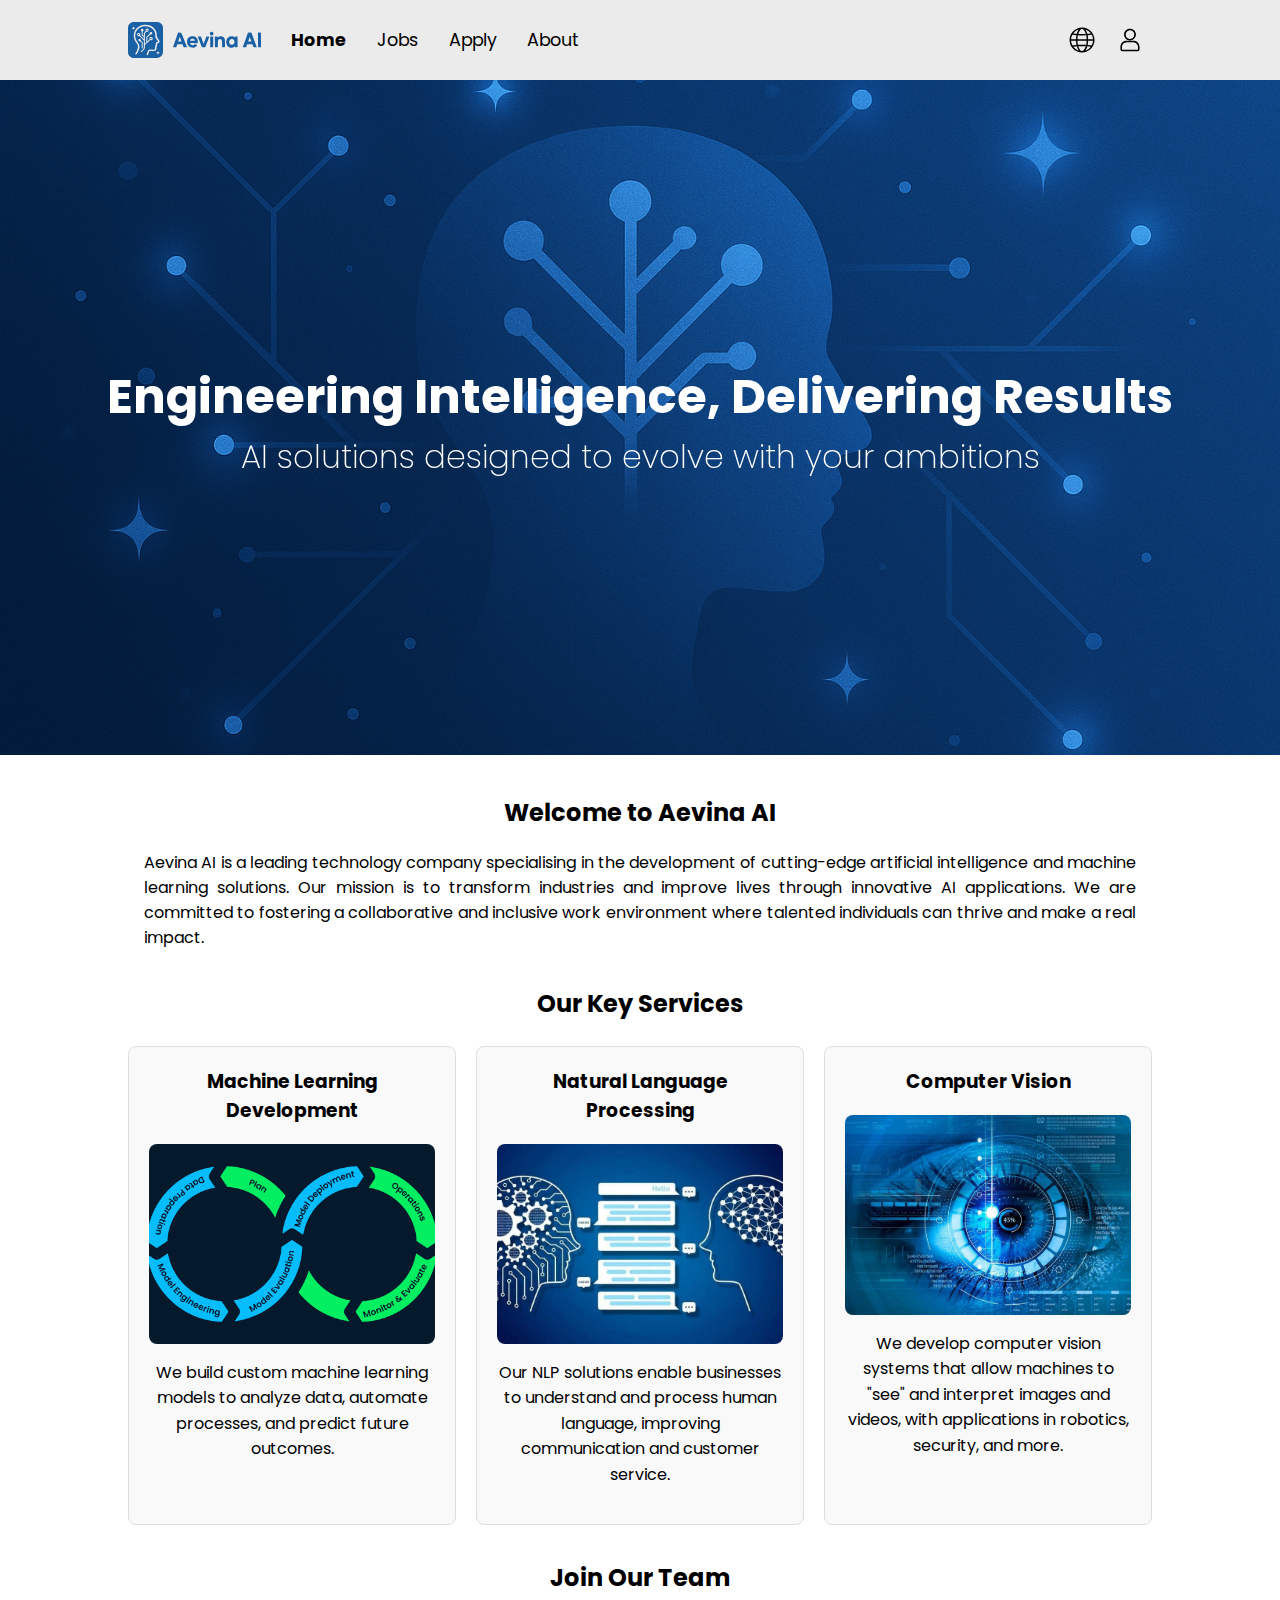
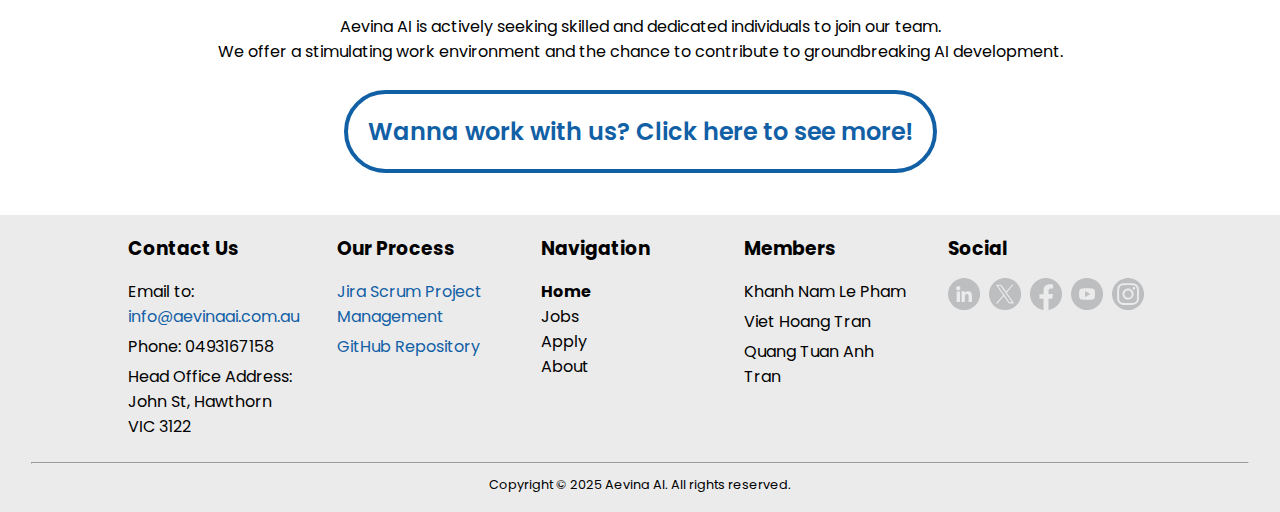
==== commit ae3b5656: "live-link again again" ====
--- a/index.html
+++ b/index.html
@@ -154,6 +154,9 @@
               title="Jira Scrum Project Managment" target="_blank" hreflang="en" class="link">Jira Scrum Project
               Management</a>
           </li>
+          <li>
+          <a href ="https://github.com/105736779/3aevn_part1.git" title="Repository Link" target="_blank" class="link">GitHub Repository</a>
+          </li>
         </ul>
       </section>
       <section aria-label="Navigation Links">
--- a/styles/styles.css
+++ b/styles/styles.css
@@ -1,7 +1,6 @@
 @import url('https://fonts.googleapis.com/css2?family=Anton&display=swap');
 
 @import url('https://fonts.googleapis.com/css2?family=Anton&family=Poppins:ital,wght@0,100;0,200;0,300;0,400;0,500;0,600;0,700;0,800;0,900;1,100;1,200;1,300;1,400;1,500;1,600;1,700;1,800;1,900&display=swap');
-
 
 /*Tran Viet Hoang create jobs.html*/
 
@@ -91,21 +90,33 @@
 /* change the width of the bg image equal to the viewport's 
 width */
 #aside-jobs {
+    margin-top: 20px;
     float: right;
-    width: 25%;
+    width: 20%;
     height: 20vh;
     position: relative;
+    z-index: 8;
     margin-right: 5%;
+    margin-left: 20px;
+    align-items: center;
 }
 
 #aside-jobs div {
+    padding: 5px 0;
+    margin-bottom: 10px;
     border-radius: 12px;
-    box-shadow: 0 8px 20px rgba(0, 0, 0, 0.1);
+    box-shadow: 4px 4px 20px rgba(0, 0, 0, 0.1);
+    overflow: hidden;
+}
+
+#aside-jobs div:hover {
+    transform: translateY(-5px);
+    transition: transform 0.3s ease;
 }
 
 #aside-jobs div h3 {
     text-align: center;
-    margin-bottom: 5px;
+    margin: 5px 0;
 }
 
 #aside-jobs ol {
@@ -120,43 +131,54 @@
     margin-left: 4px;
 }
 
+#aside-jobs div:nth-child(3) {
+    padding-bottom: 0;
+}
+
 #map {
-    width: 100%;
-    height: 100%;
-    position: relative;
+    display: flex;
+    flex-direction: column;
+    justify-content: center;
+    align-items: center;
+    padding-bottom: 30px;
+    margin: 0;
+}
+
+#map iframe {
+    align-items: center;
+    width: 100%;
+    height: auto;
+    flex-grow: 1;
+    border: none;
+    padding: 0;
+    margin: 0;
 }
 
 /*iframe embed another HTML document within the current webpage*/
-#map div iframe {
-    width: 100%;
-    height: 80%;
-    border-radius: 10px;
-}
-
 
 #main-jobs {
-    width: 63%;
+    width: auto;
+    height: auto;
     display: flex;
     background-color: white;
-    border-radius: 8px;
-    box-shadow: 0 4px 8px rgba(0, 0, 0, 0.1);
+    box-shadow: 8px 8px 20px rgba(0, 0, 0, 0.1);
     margin-left: 5%;
 }
 
 .job-list {
     width: 40%;
+    margin-top: 50px;
     /*40% of its parents*/
     padding-left: 10px;
     background: #f4f4f4;
-    gap: 1px;
     background-color: white;
+    margin: 20px 0;
     border-radius: 8px;
-    box-shadow: 0 4px 8px rgba(0, 0, 0, 0.1);
 }
 
 .job-list h2 {
     text-align: center;
-    border-radius: 5px;
+    font-size: 2em;
 }
 
 .job-item-a {
@@ -180,25 +202,29 @@
     text-decoration: none;
     transition: 0.2s;
     border-radius: 12px;
+    border: #eaecf1 3px solid;
     box-shadow: 0 8px 20px rgba(0, 0, 0, 0.1);
 
 }
 
 .job-item:hover {
-    background-color: #181212;
+    background-color: #1160a6;
+    transform: translateX(5px);
     box-shadow: 0 2px 6px rgba(0, 0, 0, 0.1);
+    transition: background-color 0.3s ease, transform 0.3s ease, box-shadow 0.3s ease;
 }
 
 .job-details {
     width: 80%;
+    height: 100%;
     /*80% cua 60% con lai*/
     padding: 20px;
     background: white;
     display: none;
+    margin-left: 20px;
     margin-top: 30px;
     background-color: white;
-    border-radius: 8px;
-    box-shadow: 0 4px 8px rgba(0, 0, 0, 0.1);
+    border-radius: 12px;
 }
 
 /*Use GENAI to help with it */
@@ -208,15 +234,18 @@
 }
 
 .apply-btn {
-    background-color: #2d6edd;
+    background-color: #1160a6;
+    position: relative;
     text-decoration: none;
     color: white;
     border: none;
     padding: 10px 15px;
     cursor: pointer;
     float: right;
-    border-radius: 5px;
+    border-radius: 8px;
     margin-top: 5px;
+    font-weight: 500;
+    z-index: 2 !important;
 }
 
 .apply-btn:hover {
@@ -225,10 +254,8 @@
 
 .aids-description {
     border: 1px solid pink;
-    border-radius: 3px;
     margin-top: 2px;
     box-shadow: 2px 2px 10px rgba(0, 0, 0, 0.1);
-    margin-bottom: 2px;
 }
 
 .description-detail {
@@ -239,71 +266,154 @@
     text-indent: 10px;
 }
 
-#ai-description {
-    background-color: #ff0;
-    color: #000;
-}
-
-#ds-description {
-    background-color: #ff0;
-    color: #000;
+#job1-heading {
+    font-size: 1.5em;
+}
+
+#job2-heading {
+    font-size: 1.5em;
 }
 
 .aids-topic {
+    border-collapse: collapse;
     display: grid;
-    grid-template-columns: 41% 41% 18%;
-    gap: 1px;
-    margin-top: 2px;
+    grid-template-columns: 40% 40% 20%;
+}
+
+.aids-topic h3 {
+    text-align: center;
 }
 
 .responsibility {
     border: 1px solid pink;
-    border-radius: 3px;
     box-shadow: 2px 2px 10px rgba(0, 0, 0, 0.1);
-    margin-bottom: 2px;
-}
-
-.responsibility-detail ul {
-    padding-left: 1rem;
-    margin-left: 0;
+    padding: 0 15px;
 }
 
 .responsibility-detail li {
-    margin-left: 0;
-}
-
+    padding: 10px 0;
+}
 
 .skill {
     border: 1px solid pink;
-    border-radius: 3px;
     box-shadow: 2px 2px 10px rgba(0, 0, 0, 0.1);
-    margin-bottom: 2px;
-}
-
-.skill-detail ul {
-    padding-left: 1rem;
-    margin-left: 0;
+    padding-left: 5px;
+    padding-right: 15px;
+}
+
+.skill-detail ul li:last-child {
+    padding-top: 10px;
 }
 
 .skill-detail ol {
-    padding-left: 1rem;
-    margin-left: 0;
-}
-
-.skill-detail li {
-    margin-left: 0;
-}
-
-.horiziontal-break{
+    padding-left: 0;
+    padding: 10px 0;
+}
+
+.horiziontal-break {
+    padding-bottom: 5px;
     border-bottom: 1px solid black;
 }
 
 /* Viet Hoang Tran editted 05-05-25*/
 .salary {
+    display: flex;
+    flex-direction: column;
     border: 1px solid pink;
-    border-radius: 3px;
     box-shadow: 2px 2px 10px rgba(0, 0, 0, 0.1);
-    margin-bottom: 2px;
+}
+.salary-detail {
+    height: 50%;
+}
+.salary p {
+    text-align: center;
+}
+.report-to {
+    height: 50%;
+    border-top: 2px solid pink;
+}
+
+/* Mobile Job List Styles */
+.mobile-job-list {
+    display: none;
+    flex-direction: column;
+    width: calc(100% - 20px);
+    padding: 10px;
+    margin: 0 auto;
+    box-sizing: border-box;
+}
+
+.mobile-job-item {
+    width: 100%;
+    margin-bottom: 15px;
+    background-color: #fff;
+    border-radius: 12px;
+    box-shadow: 0 4px 12px rgba(0, 0, 0, 0.1);
+    overflow: hidden;
+}
+
+.mobile-job-item summary {
+    padding: 12px;
+    list-style: none;
+    cursor: pointer;
+    display: flex;
+    flex-direction: column;
+    align-items: center;
+    gap: 8px;
+  }
+  .mobile-job-item summary a {
+    text-decoration: none;
+  }
+  .job-content {
+    display: flex;
+    flex-direction: column;
+    gap: 4px;
+  }
+  
+  .job-title {
+    font-size: 1.1rem;
+    font-weight: 600;
+    color: #333;
+  }
+  
+  .job-remote, .job-ref {
+    font-size: 0.9rem;
+    color: #555;
+  }
+  
+  .mobile-apply-btn {
+    align-self: flex-end; /* Align button to right */
+    background-color: #1160a6;
+    color: white;
+    padding: 6px 12px;
+    border-radius: 6px;
+    font-weight: 500;
+    font-size: 0.9rem;
+    margin-top: 8px;
+    width: fit-content;
+  }
+
+.mobile-job-details {
+    padding: 12px;
+    border-top: 1px solid #eee;
+}
+
+.mobile-aside {
+    display: none;
+    flex-direction: column;
+    width: calc(100% - 20px);
+    padding: 10px;
+    margin: 0 auto;
+    box-sizing: border-box;
+}
+
+.mobile-aside div {
+    width: 100%;
+    margin-bottom: 15px;
+    background-color: #fff;
+    border-radius: 12px;
+    padding: 12px;
+    box-shadow: 0 4px 12px rgba(0, 0, 0, 0.1);
 }
 
 /*Viet Hoang Tran edited 07/04/25*/
@@ -625,17 +735,17 @@
 
 }
 
-/* hover effect (jumps up and scales larger) when hovering through the nav elements */
-
 #lang-options p:hover::before {
     width: 100%;
     transition: width 0.5s ease;
 }
 
+/* mobile navigation box dropdown styling */
 #nav-dropdown {
     position: fixed;
 }
 
+/* style the dropdown box as well as the fixed position to the page */
 #nav-options {
     position: fixed;
     top: 5em;
@@ -661,6 +771,7 @@
     transition: opacity 0.2s ease, transform 0.2s ease, visibility 0s 0.2s;
 }
 
+/* interaction between the logo and the dropdown box when clicked */
 #nav-dropdown[open] #nav-options {
     opacity: 1;
     /* Fully visible */
@@ -700,13 +811,11 @@
     padding: 0;
 }
 
-
 /* ensures no padding or margin of the background image */
 figure {
     padding: 0;
     margin: 0;
 }
-
 
 /* this style markup makes the bg image stick to the top of the page and doesn't move as we scroll down */
 #homepage-image-container {
@@ -874,7 +983,6 @@
     margin-left: 10%;
     margin-right: 10%;
 }
-
 
 /* job-seek button styling */
 .job-des-nav-button {
@@ -1169,9 +1277,9 @@
         transform: rotateX(180deg) rotateY(180deg) rotateZ(180deg);
     }
 }
+
 @keyframes flag {
-    0% {
-    }
+    0% {}
 
     25% {
         transform: translateY(50px);
@@ -1189,6 +1297,7 @@
         transform: translateX(-50px);
     }
 }
+
 /* definition of a set of animations that creates the constant breathing effect */
 .btn-breathe {
     animation-name: btn-breathe;
@@ -1312,7 +1421,6 @@
 }
 
 /* defining animation keyframes ends */
-
 
 
 
@@ -1537,6 +1645,11 @@
     height: 100%;
 }
 
+figcaption {
+    text-align: center;
+    margin-top: 10px;
+}
+
 /* Modern Calendar Styling */
 .calendar {
     width: 100%;
@@ -1548,6 +1661,10 @@
     overflow: hidden;
     box-shadow: 0 4px 20px rgba(0, 0, 0, 0.08);
     font-size: 0.95em;
+}
+
+.about-main table {
+    margin-top: 0;
 }
 
 .calendar-wrapper {
@@ -1609,6 +1726,7 @@
     z-index: 1;
     overflow: hidden;
 }
+
 .calendar .highlight::after {
     content: "";
     position: absolute;
@@ -1616,7 +1734,7 @@
     height: 0;
     top: 0;
     left: 0;
-    background-color: #bddbcd;
+    background-color: #b0f3d5;
     z-index: -1;
 }
 
@@ -1624,6 +1742,7 @@
     height: 100%;
     transition: height 0.3s ease;
 }
+
 .calendar .highlight::before {
     content: "";
     position: absolute;
@@ -1631,16 +1750,19 @@
     height: 0;
     top: 0;
     left: 0;
-    background-color: #2a6f4f ;
+    background-color: #2a6f4f;
     z-index: 2;
 }
+
 .calendar .highlight:hover::before {
     height: 5px;
     transition: height 0.3s ease;
 }
+
 .calendar .highlight:hover {
     transition: transform 0.3s ease;
 }
+
 /* Contributions Table */
 .contribution-list {
     margin: 2rem 10%;
@@ -1669,10 +1791,12 @@
     border-radius: 0.4rem;
     box-shadow: 0 2px 5px rgba(0, 0, 0, 0.06);
 }
+
 .contribution-list dd:hover {
     transform: translateX(-5px);
     transition: transform 0.3s ease;
 }
+
 /* Battery Bars */
 .battery {
     width: 100%;
@@ -1759,13 +1883,34 @@
 .demographic-boxes {
     display: flex;
     flex-direction: column;
+    align-items: center;
     gap: 1.5rem;
     width: 80%;
     margin: 0 auto;
 }
 
+.demographic-card:first-child,
+.demographic-card:last-child {
+    align-self: flex-start !important;
+}
+
+.demographic-card:first-child:hover,
+.demographic-card:last-child:hover {
+    transform: translateX(10px);
+    transition: transform 0.3s ease;
+}
+
+.demographic-card:nth-child(2) {
+    align-self: flex-end !important;
+}
+
+.demographic-card:nth-child(2):hover {
+    transform: translateX(-10px);
+    transition: transform 0.3s ease;
+}
+
 .demographic-card {
-    width: 100%;
+    width: 80%;
     height: 100%;
     display: flex;
     align-items: center;
@@ -1776,6 +1921,7 @@
     padding: 1rem;
     box-shadow: 0 2px 10px rgba(0, 0, 0, 0.1);
 }
+
 .demographic-card:hover {
     transform: translateY(-5px);
     transition: transform 0.3s ease;
@@ -1786,8 +1932,8 @@
     align-items: center;
     align-content: center;
     background-color: grey;
-    width: auto;
-    height: auto;
+    width: 40%;
+    height: 320px;
     object-fit: cover;
     border-radius: 8px;
     margin-right: 1.5rem;
@@ -1823,10 +1969,12 @@
     color: #333;
     text-align: center;
 }
+
 .interests-wrapper {
     width: 100%;
     overflow-x: auto;
 }
+
 .interests-table {
     margin: 2rem auto;
     justify-self: center;
@@ -1837,12 +1985,13 @@
     border-radius: 12px;
     box-shadow: 0 4px 20px rgba(0, 0, 0, 0.1) !important;
 }
+
 .interests-table th,
 .interests-table td {
     padding: 0.75rem 1rem;
     text-align: center;
     word-wrap: break-word;
-    
+
 }
 
 .interests-table thead {
@@ -1854,10 +2003,12 @@
     color: #333;
     border-bottom: 2px solid #e0e0e0;
 }
+
 .interests-table td {
     border-bottom: 1px solid #e0e0e0;
     border-right: 1px solid #e0e0e0;
 }
+
 .interests-table td.shared {
     background-color: #e6f4ea;
     color: #2e7d32;
@@ -1865,13 +2016,16 @@
     position: relative;
     z-index: 1;
 }
+
 .interests-table tr td:last-child,
 .interests-table tr th:last-child {
     border-right: none;
 }
+
 .interests-table tr:last-child td {
     border-bottom: none;
 }
+
 .interests-table td.shared::after {
     content: "";
     position: absolute;
@@ -1882,10 +2036,12 @@
     background-color: #d0ead8;
     z-index: -1;
 }
-.interests-table td.shared:hover::after{
+
+.interests-table td.shared:hover::after {
     width: 100%;
     transition: width 0.3s ease;
 }
+
 .interests-table td.solo {
     color: #999;
 }
@@ -1925,6 +2081,7 @@
     margin: 0;
     padding: 0;
 }
+
 .individual-awards:hover {
     transform: translateY(-5px);
     transition: transform 0.3s ease;
@@ -2047,44 +2204,102 @@
         word-wrap: break-word;
         overflow-wrap: break-word;
     }
+
+    /* hide the desktop job description interface */
+    #main-jobs,
+    #aside-jobs {
+        display: none;
+    }
+
+    .mobile-job-list,
+    .mobile-aside {
+        display: flex;
+        width: calc(100% - 20px);
+        align-items: center;
+    }
+
+    .mobile-aside {
+        width: 100%;
+    }
+
+    .mobile-aside h3 {
+        text-align: center;
+    }
+
+    .mobile-job-item summary {
+        flex-direction: column;
+        align-items: flex-start;
+    }
+
+    .mobile-apply-btn {
+        margin: 8px 0 0 0;
+        align-self: flex-end;
+    }
+
+    .aids-topic {
+        grid-template-columns: 1fr;
+        gap: 12px;
+    }
+
+    .mobile-map iframe {
+        width: 100%;
+        border: 0;
+        border-radius: 6px;
+    }
+
     .sticky-title {
         height: auto;
     }
+
     .about-page h1 {
         font-size: 1em;
     }
+
     .about-page h2 {
         font-size: 1.5em;
     }
+
+    figcaption {
+        font-size: 0.8em;
+    }
+
     .hometown p {
         font-size: 0.8em;
         text-align: justify;
     }
+
     .demographic-boxes {
         flex-direction: column;
-        align-items: center;
+        align-items: center !important;
         display: flex;
     }
+
+    .demographic-card:first-child,
+    .demographic-card:nth-child(3) {
+        align-self: center !important;
+    }
+
+    .demographic-card:nth-child(2) {
+        align-self: center !important;
+    }
+
     .demographic-card {
         display: flex;
         flex-direction: column;
+        align-items: center !important;
         flex-grow: 1;
         margin: auto 0;
         word-break: break-word;
     }
-    .about-main article section:last-child div {
-        flex-direction: column;
-        align-items: center;
-    }
-    .awards-boxes {
+
+    .demographic-card img {
+        margin-bottom: 10px;
         width: 100%;
-        flex-grow: 1;
-    }
-    .individual-awards {
-        flex-grow: 1;
-        width: 100%;
-        margin-bottom: 20px;
-    }
+        margin-left: auto;
+        margin-right: auto;
+        display: block;
+    }
+
 }
 
 /* Larger Mobile Devices */
@@ -2202,21 +2417,6 @@
         width: 50%;
     }
 
-    #aside-jobs {
-        float: right;
-        width: 25%;
-        height: 20vh;
-        position: relative;
-        font-size: 60%
-    }
-
-    #main-jobs {
-        position: relative;
-        margin-left: 0;
-        width: 50%;
-        font-size: 65%;
-    }
-
     .aids-topic,
     .skill,
     .salary {
@@ -2224,44 +2424,98 @@
         overflow-wrap: break-word;
 
     }
+
+    /* hide the desktop job description interface  */
+    #main-jobs,
+    #aside-jobs {
+        display: none;
+    }
+
+    .mobile-job-list,
+    .mobile-aside {
+        display: flex;
+        align-items: center;
+    }
+
+    .mobile-aside h3 {
+        text-align: center;
+    }
+
+    .mobile-job-item {
+        width: calc(100% - 20px);
+    }
+
+    .mobile-job-item summary {
+        flex-direction: column;
+        align-items: center;
+    }
+
+    .mobile-apply-btn {
+        margin-left: 15px;
+    }
+
+    .aids-topic {
+        grid-template-columns: 1fr;
+        gap: 15px;
+    }
+
+    .mobile-map iframe {
+        width: 100%;
+        border: 0;
+        border-radius: 6px;
+    }
+
     .sticky-title {
         height: auto;
     }
+
     .about-page h1 {
         font-size: 1em;
     }
+
     .about-page h2 {
         font-size: 1.5em;
     }
+
+    figcaption {
+        font-size: 0.9em;
+    }
+
     .hometown p {
-        font-size: 0.8em;
+        font-size: 0.9em;
         text-align: justify;
     }
+
     .demographic-boxes {
         flex-direction: column;
         align-items: center;
         display: flex;
     }
+
     .demographic-card {
         display: flex;
         flex-direction: column;
-        flex-grow: 1;
         margin: auto 0;
         word-break: break-word;
     }
-    .awards-boxes {
-        flex-direction: column;
-        align-items: center;
+
+    .demographic-card:first-child,
+    .demographic-card:last-child {
+        align-self: center !important;
+    }
+
+    .demographic-card:nth-child(2) {
+        align-self: center !important;
+    }
+
+    .demographic-card img {
+        margin-bottom: 10px;
         width: 100%;
-        flex-grow: 1;
-    }
-    .individual-awards {
-        flex-grow: 1;
-        width: 100%;
-        margin-bottom: 20px;
-    }
-}
-
+        margin-left: auto;
+        margin-right: auto;
+        display: block;
+    }
+}
 
 /* tablets and small laptops */
 @media (min-width: 641px) and (max-width: 1024px) {
@@ -2313,35 +2567,137 @@
         width: 90%;
     }
 
-    #aside-jobs {
-        float: right;
-        width: 25%;
-        height: 20vh;
-        position: relative;
-        font-size: 65%;
-    }
-
-    #main-jobs {
-        position: relative;
-        margin-left: 0;
-        width: auto;
-        font-size: 65%;
-    }
-
     .aids-topic,
     .skill,
     .salary {
         word-wrap: break-word;
         overflow-wrap: break-word;
     }
-    .awards-boxes {
+
+    #body-jobs {
+        display: flex;
+        flex-direction: column;
+    }
+
+    #main-jobs {
+        display: none;
+        width: 100%;
+        margin: 0 auto;
+        display: flex;
         flex-direction: column;
         align-items: center;
+        float: none;
+    }
+
+    .job-list {
+        width: 80%;
+        display: flex;
+        flex-direction: column;
+        align-items: center;
+        margin-top: 80px;
+    }
+
+    .job-item {
         width: 100%;
     }
-    .individual-awards {
-        flex-grow: 1;
+
+    .job-details {
+        display: none;
+        width: 80%;
+        margin: 0;
+    }
+
+    .job-details:target {
+        display: block;
+    }
+
+    #aside-jobs {
+        width: 90%;
+        margin: 20px auto;
+        float: none;
+        display: flex;
+        flex-wrap: wrap;
+        justify-content: space-between;
+    }
+
+    #aside-jobs div {
+        width: 30%;
+        margin-bottom: 20px;
+    }
+
+    #map {
         width: 100%;
-        margin-bottom: 20px;
-    }
-}+    }
+
+    /* hide the mobile job description interface */
+    .mobile-job-list,
+    .mobile-aside {
+        display: none !important;
+    }
+
+    .mobile-job-item {
+        display: none;
+    }
+
+    .aids-topic {
+        grid-template-columns: 1fr 1fr;
+    }
+
+    .demographic-boxes {
+        flex-direction: column;
+        align-items: center;
+        display: flex;
+    }
+
+    .salary {
+        display: flex;
+        flex-direction: row;
+        grid-column: 1 / 3;
+        /* Span two columns in tablet view */
+    }
+    .salary-detail {
+        width: 50%;
+        height: 100%;
+        border-right: 2px pink solid;    
+    }
+    .report-to {
+        width: 50%;
+        border-top: 0;
+    }
+    .demographic-card {
+        width: 100%;
+        display: flex;
+        flex-direction: column;
+        margin: auto 0;
+        word-break: break-word;
+    }
+
+    .demographic-card:first-child,
+    .demographic-card:last-child {
+        align-self: center !important;
+    }
+
+    .demographic-card:nth-child(2) {
+        align-self: center !important;
+    }
+
+    .demographic-card img {
+        margin-bottom: 10px;
+        width: 100%;
+        height: 50%;
+        margin-left: auto;
+        margin-right: auto;
+        display: block;
+    }
+
+    .info {
+        align-self: flex-start;
+    }
+}
+
+@media (min-width: 1025px) {
+    .mobile-job-item {
+        display: none;
+    }
+}
+
